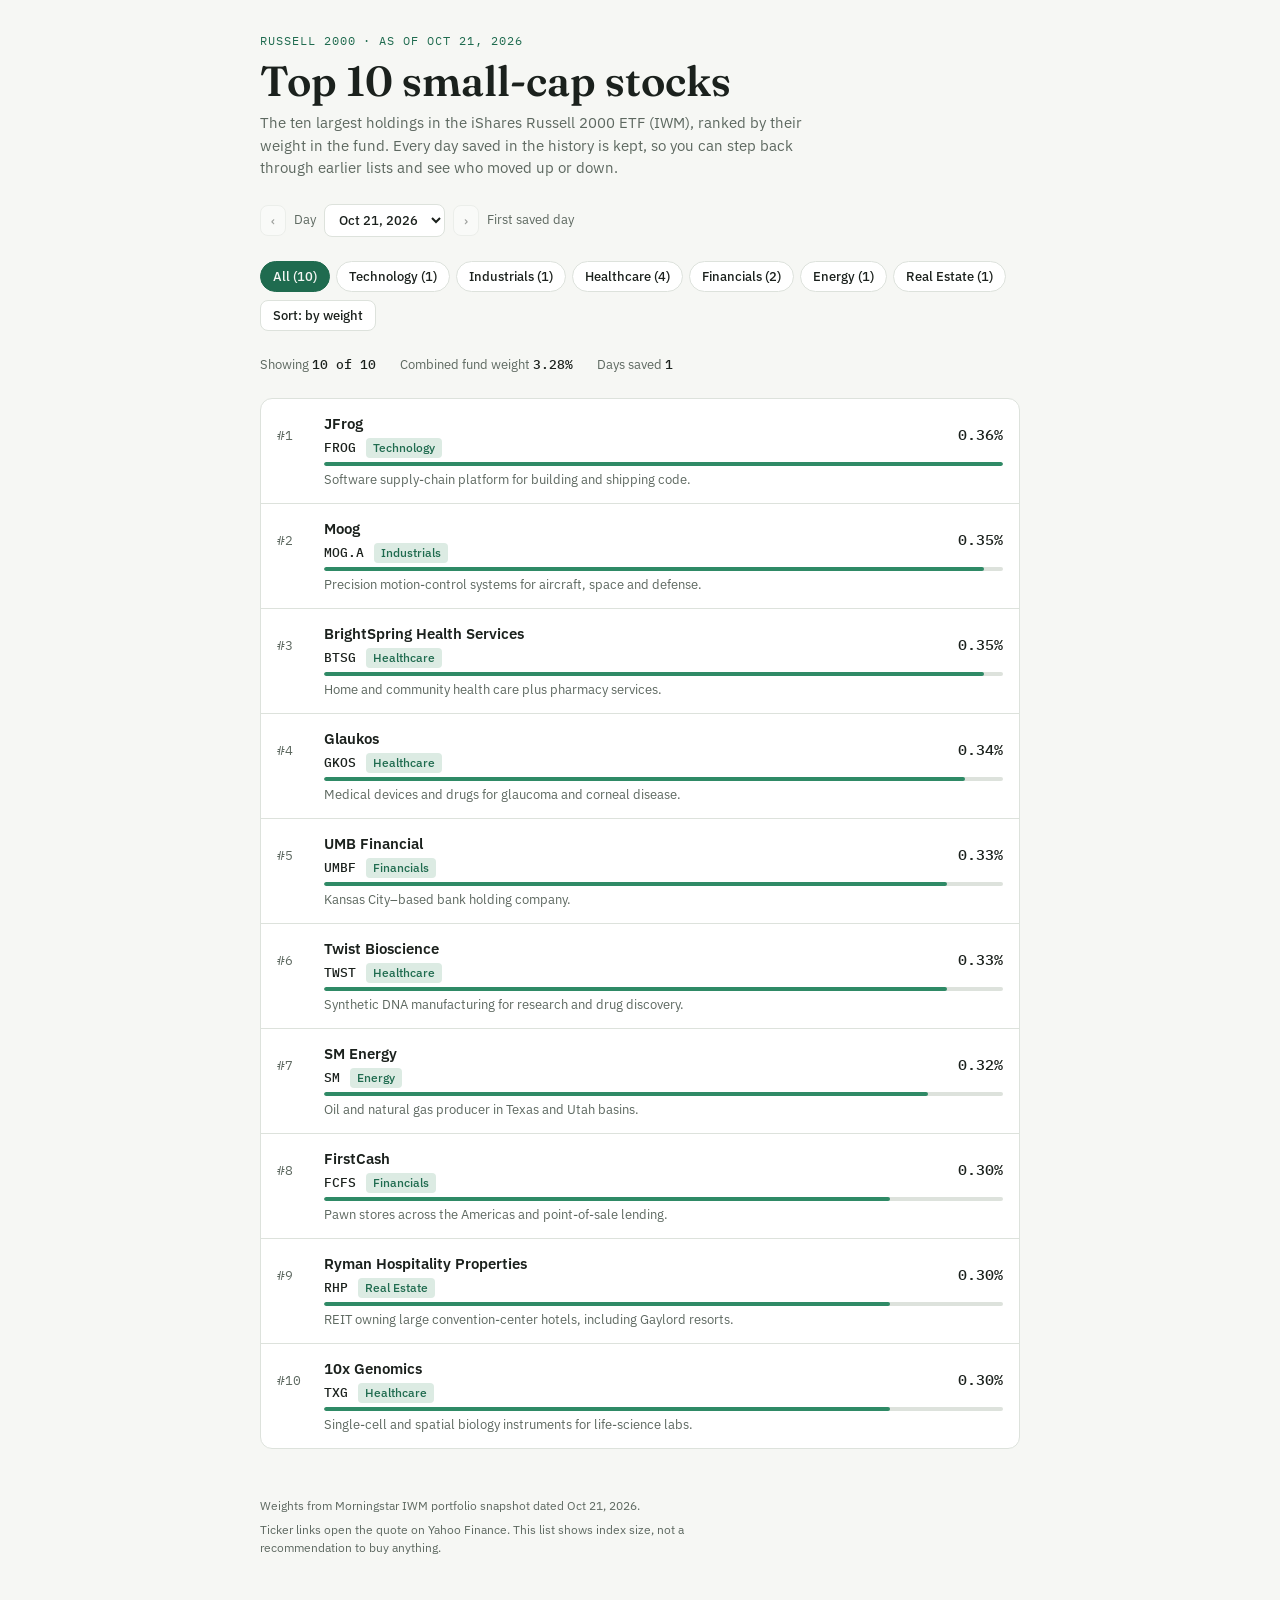
==== small-cap-tracker/index.html @ 7303a958 "Add Small-Cap Top 10 page with daily history Each day's top-10 IWM holdings are stored as data/top10" ====
<!doctype html>
<html lang="en">
<head>
<meta charset="utf-8">
<meta name="viewport" content="width=device-width,initial-scale=1">
<title>Small-Cap Top 10</title>
<link rel="preconnect" href="https://fonts.googleapis.com">
<link rel="stylesheet" href="https://fonts.googleapis.com/css2?family=Fraunces:opsz,wght@9..144,600&family=IBM+Plex+Sans:wght@400;500;600&family=IBM+Plex+Mono:wght@400;500&display=swap">
<style>
/* Layout: one narrow column — header, day picker, sector filter chips, ranked ledger rows with weight bars, source footnote */
:root {
  --bg: #f6f7f4;
  --surface: #ffffff;
  --fg: #1b211d;
  --muted: #5d6860;
  --line: #dde2dc;
  --accent: #1f6b4f;
  --accent-soft: #dcebe3;
  --bar: #2f8a66;
  --up: #1f6b4f;
  --down: #a3402b;
  --display: "Fraunces", Georgia, "Times New Roman", serif;
  --body: "IBM Plex Sans", system-ui, -apple-system, "Segoe UI", sans-serif;
  --mono: "IBM Plex Mono", ui-monospace, "SF Mono", Menlo, monospace;
  color-scheme: light;
}
@media (prefers-color-scheme: dark) {
  :root:not([data-theme="light"]) {
    --bg: #121614; --surface: #1a201d; --fg: #e6ebe7; --muted: #98a59c;
    --line: #2c3530; --accent: #6fcf9f; --accent-soft: #1f3a2d; --bar: #4fb585;
    --up: #6fcf9f; --down: #f08a72;
    color-scheme: dark;
  }
}
:root[data-theme="dark"] {
  --bg: #121614; --surface: #1a201d; --fg: #e6ebe7; --muted: #98a59c;
  --line: #2c3530; --accent: #6fcf9f; --accent-soft: #1f3a2d; --bar: #4fb585;
  --up: #6fcf9f; --down: #f08a72;
  color-scheme: dark;
}
* { box-sizing: border-box; }
body {
  margin: 0; background: var(--bg); color: var(--fg); font-family: var(--body); font-size: 15px; line-height: 1.5;
  padding: 32px 16px 48px;
}
.wrap { max-width: 760px; margin: 0 auto; display: flex; flex-direction: column; gap: 24px; }
header { display: flex; flex-direction: column; gap: 8px; }
.eyebrow { font-family: var(--mono); font-size: 12px; letter-spacing: .08em; text-transform: uppercase; color: var(--accent); }
h1 { font-family: var(--display); font-weight: 600; font-size: clamp(30px, 6vw, 42px); line-height: 1.1; margin: 0; text-wrap: balance; }
.lede { color: var(--muted); margin: 0; max-width: 62ch; }
.day { display: flex; flex-wrap: wrap; gap: 8px; align-items: center; font-size: 13px; color: var(--muted); }
.day select, .day button {
  font: 500 13px var(--body); color: var(--fg); background: var(--surface);
  border: 1px solid var(--line); border-radius: 8px; padding: 6px 10px;
}
.day button { cursor: pointer; }
.day button:disabled { opacity: .4; cursor: default; }
.controls { display: flex; flex-wrap: wrap; gap: 8px; align-items: center; justify-content: space-between; }
.chips { display: flex; flex-wrap: wrap; gap: 6px; }
.chip, .sort {
  font: 500 13px var(--body); color: var(--fg); background: var(--surface);
  border: 1px solid var(--line); border-radius: 999px; padding: 6px 12px; cursor: pointer;
}
.chip[aria-pressed="true"] { background: var(--accent); border-color: var(--accent); color: var(--bg); }
.chip:focus-visible, .sort:focus-visible, a:focus-visible, button:focus-visible, select:focus-visible { outline: 2px solid var(--accent); outline-offset: 2px; }
.sort { border-radius: 8px; }
.list { list-style: none; margin: 0; padding: 0; background: var(--surface); border: 1px solid var(--line); border-radius: 12px; overflow: hidden; }
.row { display: grid; grid-template-columns: 2.2em minmax(0, 1fr) auto; gap: 4px 14px; align-items: center; padding: 14px 16px; border-top: 1px solid var(--line); }
.row:first-child { border-top: 0; }
.rank { font-family: var(--mono); font-size: 13px; color: var(--muted); font-variant-numeric: tabular-nums; }
.name { min-width: 0; display: flex; flex-direction: column; gap: 2px; }
.name b { font-weight: 600; }
.name b a { color: inherit; text-decoration: none; }
.name b a:hover { text-decoration: underline; text-underline-offset: 3px; }
.meta { display: flex; flex-wrap: wrap; gap: 6px 10px; align-items: center; font-size: 13px; color: var(--muted); }
.ticker { font-family: var(--mono); font-weight: 500; color: var(--fg); }
.sector { background: var(--accent-soft); color: var(--accent); border-radius: 4px; padding: 1px 7px; font-size: 12px; font-weight: 500; }
.move { font-family: var(--mono); font-size: 12px; }
.move.up { color: var(--up); }
.move.down { color: var(--down); }
.weight { text-align: right; font-family: var(--mono); font-variant-numeric: tabular-nums; font-size: 15px; font-weight: 500; }
.bar { grid-column: 2 / 4; height: 4px; background: var(--line); border-radius: 2px; overflow: hidden; }
.bar span { display: block; height: 100%; background: var(--bar); border-radius: 2px; }
.blurb { grid-column: 2 / 4; font-size: 13px; color: var(--muted); margin: 0; }
.summary { display: flex; flex-wrap: wrap; gap: 8px 24px; font-size: 13px; color: var(--muted); }
.summary strong { color: var(--fg); font-family: var(--mono); font-weight: 500; }
.dropped { font-size: 13px; color: var(--muted); margin: 0; }
footer { font-size: 12px; color: var(--muted); display: flex; flex-direction: column; gap: 6px; max-width: 68ch; }
footer a { color: var(--accent); }
.empty { padding: 24px 16px; color: var(--muted); text-align: center; }
</style>
</head>
<body>
<div class="wrap">
  <header>
    <span class="eyebrow" id="eyebrow">Russell 2000</span>
    <h1>Top 10 small-cap stocks</h1>
    <p class="lede">The ten largest holdings in the iShares Russell 2000 ETF (IWM), ranked by their weight in the fund. Every day saved in the history is kept, so you can step back through earlier lists and see who moved up or down.</p>
  </header>

  <div class="day">
    <button type="button" id="prev" aria-label="Earlier day">‹</button>
    <label for="date">Day</label>
    <select id="date"></select>
    <button type="button" id="next" aria-label="Later day">›</button>
    <span id="compare"></span>
  </div>

  <div class="controls">
    <div class="chips" id="chips" role="group" aria-label="Filter by sector"></div>
    <button class="sort" id="sort" type="button">Sort: by weight</button>
  </div>

  <div class="summary" id="summary"></div>

  <ol class="list" id="list"><li class="empty">Loading…</li></ol>
  <p class="dropped" id="dropped"></p>

  <footer>
    <span id="source"></span>
    <span>Ticker links open the quote on Yahoo Finance. This list shows index size, not a recommendation to buy anything.</span>
  </footer>
</div>

<script>
const DATA = "data/top10/";
let dates = [];          // newest first
let current = null;      // snapshot shown
let previous = null;     // the saved day before it
let active = "All";
let sortMode = "weight";
const sortLabels = { weight: "Sort: by weight", name: "Sort: A–Z" };
const cache = {};

const $ = id => document.getElementById(id);

async function loadDay(date) {
  if (!cache[date]) cache[date] = fetch(DATA + date + ".json").then(r => {
    if (!r.ok) throw new Error(date + ": " + r.status);
    return r.json();
  });
  return cache[date];
}

function fmtDate(d) {
  return new Date(d + "T12:00:00").toLocaleDateString("en-US", { month: "short", day: "numeric", year: "numeric" });
}

function quoteUrl(t) { return "https://finance.yahoo.com/quote/" + encodeURIComponent(t.replace(".", "-")); }

async function show(date) {
  const i = dates.indexOf(date);
  $("date").value = date;
  $("prev").disabled = i >= dates.length - 1;
  $("next").disabled = i <= 0;
  try { history.replaceState(null, "", "#" + date); } catch (e) {}
  current = await loadDay(date);
  previous = i < dates.length - 1 ? await loadDay(dates[i + 1]) : null;
  $("eyebrow").textContent = "Russell 2000 · as of " + fmtDate(current.date);
  $("compare").textContent = previous ? "Changes vs " + fmtDate(previous.date) : "First saved day";
  $("source").textContent = "Weights from " + (current.source || "the fund's holdings") + ".";
  buildChips();
  render();
}

function buildChips() {
  const stocks = current.stocks;
  const sectors = ["All", ...new Set(stocks.map(s => s.sector))];
  if (!sectors.includes(active)) active = "All";
  const chips = $("chips");
  chips.innerHTML = "";
  sectors.forEach(sec => {
    const b = document.createElement("button");
    b.type = "button"; b.className = "chip"; b.dataset.sector = sec;
    const n = sec === "All" ? stocks.length : stocks.filter(s => s.sector === sec).length;
    b.textContent = `${sec} (${n})`;
    b.addEventListener("click", () => {
      active = sec;
      try { localStorage.setItem("sc-sector", sec); } catch (e) {}
      render();
    });
    chips.appendChild(b);
  });
}

function movement(s) {
  if (!previous) return null;
  const before = previous.stocks.find(p => p.ticker === s.ticker);
  if (!before) return { cls: "up", text: "new" };
  const d = before.rank - s.rank;
  if (d > 0) return { cls: "up", text: "▲" + d };
  if (d < 0) return { cls: "down", text: "▼" + -d };
  return { cls: "", text: "–" };
}

function render() {
  const stocks = current.stocks;
  const maxW = Math.max(...stocks.map(s => s.weight));
  $("chips").querySelectorAll(".chip").forEach(c => c.setAttribute("aria-pressed", String(c.dataset.sector === active)));
  $("sort").textContent = sortLabels[sortMode];

  let rows = stocks.filter(s => active === "All" || s.sector === active);
  rows = rows.slice().sort(sortMode === "weight" ? (a, b) => a.rank - b.rank : (a, b) => a.name.localeCompare(b.name));

  const total = rows.reduce((t, s) => t + s.weight, 0);
  const summary = $("summary");
  summary.innerHTML = "";
  [["Showing", rows.length + " of " + stocks.length], ["Combined fund weight", total.toFixed(2) + "%"], ["Days saved", String(dates.length)]]
    .forEach(([label, value]) => {
      const span = document.createElement("span");
      const strong = document.createElement("strong");
      strong.textContent = value;
      span.append(label + " ", strong);
      summary.appendChild(span);
    });

  const list = $("list");
  list.innerHTML = "";
  if (!rows.length) { list.innerHTML = '<li class="empty">No stocks in this sector.</li>'; }
  rows.forEach(s => {
    const li = document.createElement("li");
    li.className = "row";
    li.innerHTML = `
      <span class="rank"></span>
      <div class="name">
        <b><a target="_blank" rel="noopener"></a></b>
        <div class="meta"><span class="ticker"></span><span class="sector"></span><span class="move"></span></div>
      </div>
      <span class="weight"></span>
      <div class="bar" aria-hidden="true"><span></span></div>
      <p class="blurb"></p>`;
    li.querySelector(".rank").textContent = "#" + s.rank;
    const a = li.querySelector("a");
    a.href = quoteUrl(s.ticker);
    a.textContent = s.name;
    li.querySelector(".ticker").textContent = s.ticker;
    li.querySelector(".sector").textContent = s.sector;
    const m = movement(s), mv = li.querySelector(".move");
    if (m) { mv.textContent = m.text; if (m.cls) mv.classList.add(m.cls); } else mv.remove();
    li.querySelector(".weight").textContent = Number(s.weight).toFixed(2) + "%";
    li.querySelector(".bar span").style.width = (s.weight / maxW * 100).toFixed(1) + "%";
    const blurb = li.querySelector(".blurb");
    if (s.blurb) blurb.textContent = s.blurb; else blurb.remove();
    list.appendChild(li);
  });

  const gone = previous ? previous.stocks.filter(p => !stocks.some(s => s.ticker === p.ticker)) : [];
  $("dropped").textContent = gone.length ? "Dropped out since " + fmtDate(previous.date) + ": " + gone.map(p => p.ticker).join(", ") : "";
}

$("sort").addEventListener("click", () => { sortMode = sortMode === "weight" ? "name" : "weight"; render(); });
$("date").addEventListener("change", e => show(e.target.value));
$("prev").addEventListener("click", () => show(dates[dates.indexOf(current.date) + 1]));
$("next").addEventListener("click", () => show(dates[dates.indexOf(current.date) - 1]));

(async () => {
  try { const saved = localStorage.getItem("sc-sector"); if (saved) active = saved; } catch (e) {}
  try {
    dates = (await (await fetch(DATA + "index.json")).json()).dates;
    if (!dates.length) throw new Error("no days saved");
    const sel = $("date");
    dates.forEach(d => { const o = document.createElement("option"); o.value = d; o.textContent = fmtDate(d); sel.appendChild(o); });
    const wanted = location.hash.slice(1);
    await show(dates.includes(wanted) ? wanted : dates[0]);
  } catch (e) {
    $("list").innerHTML = '<li class="empty">Couldn’t load the saved days. Open this page through a web server (for example GitHub Pages), not as a local file.</li>';
  }
})();
</script>
</body>
</html>
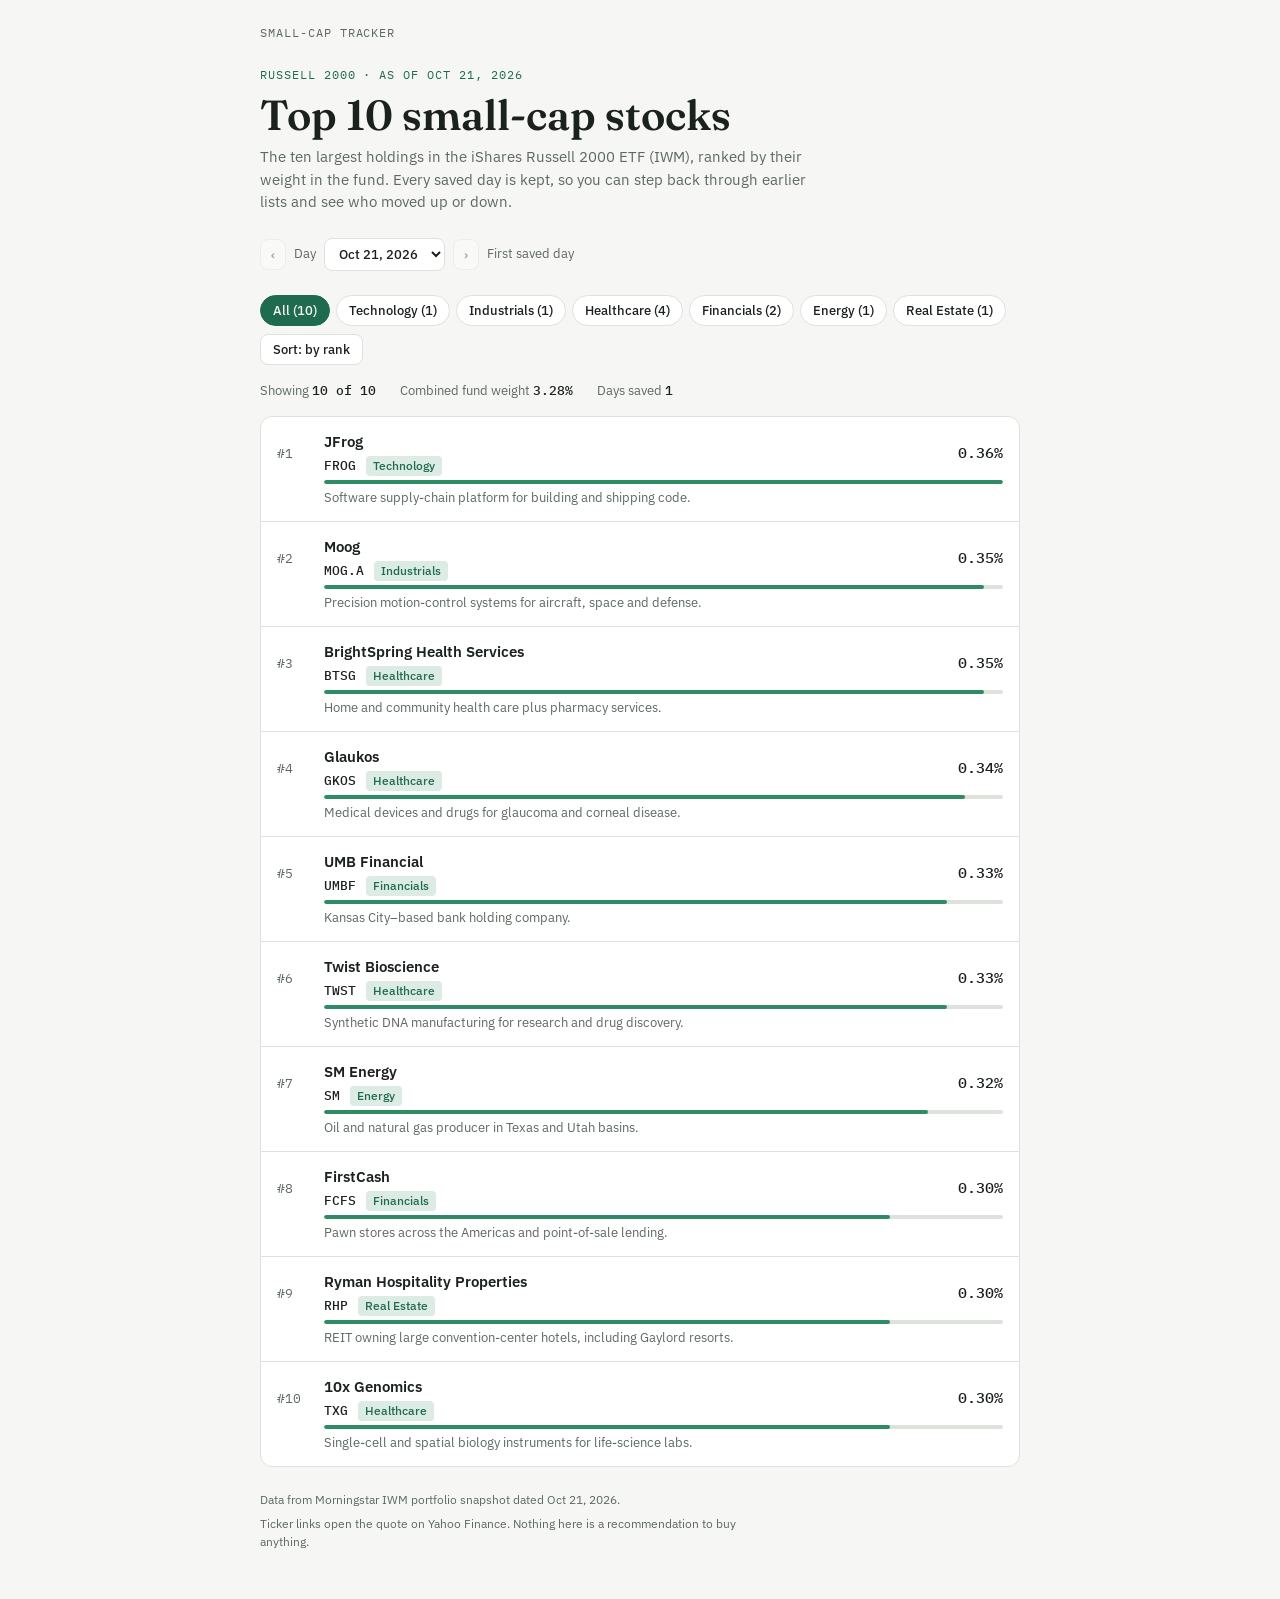
==== commit 697ace0e: "Restructure Small-Cap Tracker so new features plug in Split the page into a shell (app.js: feature t" ====
--- a/small-cap-tracker/index.html
+++ b/small-cap-tracker/index.html
@@ -3,99 +3,22 @@
 <head>
 <meta charset="utf-8">
 <meta name="viewport" content="width=device-width,initial-scale=1">
-<title>Small-Cap Top 10</title>
+<title>Small-Cap Tracker</title>
 <link rel="preconnect" href="https://fonts.googleapis.com">
 <link rel="stylesheet" href="https://fonts.googleapis.com/css2?family=Fraunces:opsz,wght@9..144,600&family=IBM+Plex+Sans:wght@400;500;600&family=IBM+Plex+Mono:wght@400;500&display=swap">
-<style>
-/* Layout: one narrow column — header, day picker, sector filter chips, ranked ledger rows with weight bars, source footnote */
-:root {
-  --bg: #f6f7f4;
-  --surface: #ffffff;
-  --fg: #1b211d;
-  --muted: #5d6860;
-  --line: #dde2dc;
-  --accent: #1f6b4f;
-  --accent-soft: #dcebe3;
-  --bar: #2f8a66;
-  --up: #1f6b4f;
-  --down: #a3402b;
-  --display: "Fraunces", Georgia, "Times New Roman", serif;
-  --body: "IBM Plex Sans", system-ui, -apple-system, "Segoe UI", sans-serif;
-  --mono: "IBM Plex Mono", ui-monospace, "SF Mono", Menlo, monospace;
-  color-scheme: light;
-}
-@media (prefers-color-scheme: dark) {
-  :root:not([data-theme="light"]) {
-    --bg: #121614; --surface: #1a201d; --fg: #e6ebe7; --muted: #98a59c;
-    --line: #2c3530; --accent: #6fcf9f; --accent-soft: #1f3a2d; --bar: #4fb585;
-    --up: #6fcf9f; --down: #f08a72;
-    color-scheme: dark;
-  }
-}
-:root[data-theme="dark"] {
-  --bg: #121614; --surface: #1a201d; --fg: #e6ebe7; --muted: #98a59c;
-  --line: #2c3530; --accent: #6fcf9f; --accent-soft: #1f3a2d; --bar: #4fb585;
-  --up: #6fcf9f; --down: #f08a72;
-  color-scheme: dark;
-}
-* { box-sizing: border-box; }
-body {
-  margin: 0; background: var(--bg); color: var(--fg); font-family: var(--body); font-size: 15px; line-height: 1.5;
-  padding: 32px 16px 48px;
-}
-.wrap { max-width: 760px; margin: 0 auto; display: flex; flex-direction: column; gap: 24px; }
-header { display: flex; flex-direction: column; gap: 8px; }
-.eyebrow { font-family: var(--mono); font-size: 12px; letter-spacing: .08em; text-transform: uppercase; color: var(--accent); }
-h1 { font-family: var(--display); font-weight: 600; font-size: clamp(30px, 6vw, 42px); line-height: 1.1; margin: 0; text-wrap: balance; }
-.lede { color: var(--muted); margin: 0; max-width: 62ch; }
-.day { display: flex; flex-wrap: wrap; gap: 8px; align-items: center; font-size: 13px; color: var(--muted); }
-.day select, .day button {
-  font: 500 13px var(--body); color: var(--fg); background: var(--surface);
-  border: 1px solid var(--line); border-radius: 8px; padding: 6px 10px;
-}
-.day button { cursor: pointer; }
-.day button:disabled { opacity: .4; cursor: default; }
-.controls { display: flex; flex-wrap: wrap; gap: 8px; align-items: center; justify-content: space-between; }
-.chips { display: flex; flex-wrap: wrap; gap: 6px; }
-.chip, .sort {
-  font: 500 13px var(--body); color: var(--fg); background: var(--surface);
-  border: 1px solid var(--line); border-radius: 999px; padding: 6px 12px; cursor: pointer;
-}
-.chip[aria-pressed="true"] { background: var(--accent); border-color: var(--accent); color: var(--bg); }
-.chip:focus-visible, .sort:focus-visible, a:focus-visible, button:focus-visible, select:focus-visible { outline: 2px solid var(--accent); outline-offset: 2px; }
-.sort { border-radius: 8px; }
-.list { list-style: none; margin: 0; padding: 0; background: var(--surface); border: 1px solid var(--line); border-radius: 12px; overflow: hidden; }
-.row { display: grid; grid-template-columns: 2.2em minmax(0, 1fr) auto; gap: 4px 14px; align-items: center; padding: 14px 16px; border-top: 1px solid var(--line); }
-.row:first-child { border-top: 0; }
-.rank { font-family: var(--mono); font-size: 13px; color: var(--muted); font-variant-numeric: tabular-nums; }
-.name { min-width: 0; display: flex; flex-direction: column; gap: 2px; }
-.name b { font-weight: 600; }
-.name b a { color: inherit; text-decoration: none; }
-.name b a:hover { text-decoration: underline; text-underline-offset: 3px; }
-.meta { display: flex; flex-wrap: wrap; gap: 6px 10px; align-items: center; font-size: 13px; color: var(--muted); }
-.ticker { font-family: var(--mono); font-weight: 500; color: var(--fg); }
-.sector { background: var(--accent-soft); color: var(--accent); border-radius: 4px; padding: 1px 7px; font-size: 12px; font-weight: 500; }
-.move { font-family: var(--mono); font-size: 12px; }
-.move.up { color: var(--up); }
-.move.down { color: var(--down); }
-.weight { text-align: right; font-family: var(--mono); font-variant-numeric: tabular-nums; font-size: 15px; font-weight: 500; }
-.bar { grid-column: 2 / 4; height: 4px; background: var(--line); border-radius: 2px; overflow: hidden; }
-.bar span { display: block; height: 100%; background: var(--bar); border-radius: 2px; }
-.blurb { grid-column: 2 / 4; font-size: 13px; color: var(--muted); margin: 0; }
-.summary { display: flex; flex-wrap: wrap; gap: 8px 24px; font-size: 13px; color: var(--muted); }
-.summary strong { color: var(--fg); font-family: var(--mono); font-weight: 500; }
-.dropped { font-size: 13px; color: var(--muted); margin: 0; }
-footer { font-size: 12px; color: var(--muted); display: flex; flex-direction: column; gap: 6px; max-width: 68ch; }
-footer a { color: var(--accent); }
-.empty { padding: 24px 16px; color: var(--muted); text-align: center; }
-</style>
+<link rel="stylesheet" href="styles.css">
 </head>
 <body>
 <div class="wrap">
+  <div class="topbar">
+    <span class="brand">Small-Cap Tracker</span>
+    <nav class="tabs" id="tabs" role="tablist" aria-label="Features" hidden></nav>
+  </div>
+
   <header>
-    <span class="eyebrow" id="eyebrow">Russell 2000</span>
-    <h1>Top 10 small-cap stocks</h1>
-    <p class="lede">The ten largest holdings in the iShares Russell 2000 ETF (IWM), ranked by their weight in the fund. Every day saved in the history is kept, so you can step back through earlier lists and see who moved up or down.</p>
+    <span class="eyebrow" id="eyebrow"></span>
+    <h1 id="heading">Small-Cap Tracker</h1>
+    <p class="lede" id="lede"></p>
   </header>
 
   <div class="day">
@@ -106,166 +29,17 @@
     <span id="compare"></span>
   </div>
 
-  <div class="controls">
-    <div class="chips" id="chips" role="group" aria-label="Filter by sector"></div>
-    <button class="sort" id="sort" type="button">Sort: by weight</button>
-  </div>
-
-  <div class="summary" id="summary"></div>
-
-  <ol class="list" id="list"><li class="empty">Loading…</li></ol>
-  <p class="dropped" id="dropped"></p>
+  <main class="view" id="view"></main>
 
   <footer>
     <span id="source"></span>
-    <span>Ticker links open the quote on Yahoo Finance. This list shows index size, not a recommendation to buy anything.</span>
+    <span>Ticker links open the quote on Yahoo Finance. Nothing here is a recommendation to buy anything.</span>
   </footer>
 </div>
 
-<script>
-const DATA = "data/top10/";
-let dates = [];          // newest first
-let current = null;      // snapshot shown
-let previous = null;     // the saved day before it
-let active = "All";
-let sortMode = "weight";
-const sortLabels = { weight: "Sort: by weight", name: "Sort: A–Z" };
-const cache = {};
-
-const $ = id => document.getElementById(id);
-
-async function loadDay(date) {
-  if (!cache[date]) cache[date] = fetch(DATA + date + ".json").then(r => {
-    if (!r.ok) throw new Error(date + ": " + r.status);
-    return r.json();
-  });
-  return cache[date];
-}
-
-function fmtDate(d) {
-  return new Date(d + "T12:00:00").toLocaleDateString("en-US", { month: "short", day: "numeric", year: "numeric" });
-}
-
-function quoteUrl(t) { return "https://finance.yahoo.com/quote/" + encodeURIComponent(t.replace(".", "-")); }
-
-async function show(date) {
-  const i = dates.indexOf(date);
-  $("date").value = date;
-  $("prev").disabled = i >= dates.length - 1;
-  $("next").disabled = i <= 0;
-  try { history.replaceState(null, "", "#" + date); } catch (e) {}
-  current = await loadDay(date);
-  previous = i < dates.length - 1 ? await loadDay(dates[i + 1]) : null;
-  $("eyebrow").textContent = "Russell 2000 · as of " + fmtDate(current.date);
-  $("compare").textContent = previous ? "Changes vs " + fmtDate(previous.date) : "First saved day";
-  $("source").textContent = "Weights from " + (current.source || "the fund's holdings") + ".";
-  buildChips();
-  render();
-}
-
-function buildChips() {
-  const stocks = current.stocks;
-  const sectors = ["All", ...new Set(stocks.map(s => s.sector))];
-  if (!sectors.includes(active)) active = "All";
-  const chips = $("chips");
-  chips.innerHTML = "";
-  sectors.forEach(sec => {
-    const b = document.createElement("button");
-    b.type = "button"; b.className = "chip"; b.dataset.sector = sec;
-    const n = sec === "All" ? stocks.length : stocks.filter(s => s.sector === sec).length;
-    b.textContent = `${sec} (${n})`;
-    b.addEventListener("click", () => {
-      active = sec;
-      try { localStorage.setItem("sc-sector", sec); } catch (e) {}
-      render();
-    });
-    chips.appendChild(b);
-  });
-}
-
-function movement(s) {
-  if (!previous) return null;
-  const before = previous.stocks.find(p => p.ticker === s.ticker);
-  if (!before) return { cls: "up", text: "new" };
-  const d = before.rank - s.rank;
-  if (d > 0) return { cls: "up", text: "▲" + d };
-  if (d < 0) return { cls: "down", text: "▼" + -d };
-  return { cls: "", text: "–" };
-}
-
-function render() {
-  const stocks = current.stocks;
-  const maxW = Math.max(...stocks.map(s => s.weight));
-  $("chips").querySelectorAll(".chip").forEach(c => c.setAttribute("aria-pressed", String(c.dataset.sector === active)));
-  $("sort").textContent = sortLabels[sortMode];
-
-  let rows = stocks.filter(s => active === "All" || s.sector === active);
-  rows = rows.slice().sort(sortMode === "weight" ? (a, b) => a.rank - b.rank : (a, b) => a.name.localeCompare(b.name));
-
-  const total = rows.reduce((t, s) => t + s.weight, 0);
-  const summary = $("summary");
-  summary.innerHTML = "";
-  [["Showing", rows.length + " of " + stocks.length], ["Combined fund weight", total.toFixed(2) + "%"], ["Days saved", String(dates.length)]]
-    .forEach(([label, value]) => {
-      const span = document.createElement("span");
-      const strong = document.createElement("strong");
-      strong.textContent = value;
-      span.append(label + " ", strong);
-      summary.appendChild(span);
-    });
-
-  const list = $("list");
-  list.innerHTML = "";
-  if (!rows.length) { list.innerHTML = '<li class="empty">No stocks in this sector.</li>'; }
-  rows.forEach(s => {
-    const li = document.createElement("li");
-    li.className = "row";
-    li.innerHTML = `
-      <span class="rank"></span>
-      <div class="name">
-        <b><a target="_blank" rel="noopener"></a></b>
-        <div class="meta"><span class="ticker"></span><span class="sector"></span><span class="move"></span></div>
-      </div>
-      <span class="weight"></span>
-      <div class="bar" aria-hidden="true"><span></span></div>
-      <p class="blurb"></p>`;
-    li.querySelector(".rank").textContent = "#" + s.rank;
-    const a = li.querySelector("a");
-    a.href = quoteUrl(s.ticker);
-    a.textContent = s.name;
-    li.querySelector(".ticker").textContent = s.ticker;
-    li.querySelector(".sector").textContent = s.sector;
-    const m = movement(s), mv = li.querySelector(".move");
-    if (m) { mv.textContent = m.text; if (m.cls) mv.classList.add(m.cls); } else mv.remove();
-    li.querySelector(".weight").textContent = Number(s.weight).toFixed(2) + "%";
-    li.querySelector(".bar span").style.width = (s.weight / maxW * 100).toFixed(1) + "%";
-    const blurb = li.querySelector(".blurb");
-    if (s.blurb) blurb.textContent = s.blurb; else blurb.remove();
-    list.appendChild(li);
-  });
-
-  const gone = previous ? previous.stocks.filter(p => !stocks.some(s => s.ticker === p.ticker)) : [];
-  $("dropped").textContent = gone.length ? "Dropped out since " + fmtDate(previous.date) + ": " + gone.map(p => p.ticker).join(", ") : "";
-}
-
-$("sort").addEventListener("click", () => { sortMode = sortMode === "weight" ? "name" : "weight"; render(); });
-$("date").addEventListener("change", e => show(e.target.value));
-$("prev").addEventListener("click", () => show(dates[dates.indexOf(current.date) + 1]));
-$("next").addEventListener("click", () => show(dates[dates.indexOf(current.date) - 1]));
-
-(async () => {
-  try { const saved = localStorage.getItem("sc-sector"); if (saved) active = saved; } catch (e) {}
-  try {
-    dates = (await (await fetch(DATA + "index.json")).json()).dates;
-    if (!dates.length) throw new Error("no days saved");
-    const sel = $("date");
-    dates.forEach(d => { const o = document.createElement("option"); o.value = d; o.textContent = fmtDate(d); sel.appendChild(o); });
-    const wanted = location.hash.slice(1);
-    await show(dates.includes(wanted) ? wanted : dates[0]);
-  } catch (e) {
-    $("list").innerHTML = '<li class="empty">Couldn’t load the saved days. Open this page through a web server (for example GitHub Pages), not as a local file.</li>';
-  }
-})();
-</script>
+<!-- Data first, then the shell, then one script per view. -->
+<script src="data/all.js"></script>
+<script src="app.js"></script>
+<script src="views/ranked-list.js"></script>
 </body>
 </html>
--- a/small-cap-tracker/styles.css
+++ b/small-cap-tracker/styles.css
@@ -0,0 +1,86 @@
+/* Shared look for the tracker shell and every view. Views add their own classes below. */
+:root {
+  --bg: #f6f7f4;
+  --surface: #ffffff;
+  --fg: #1b211d;
+  --muted: #5d6860;
+  --line: #dde2dc;
+  --accent: #1f6b4f;
+  --accent-soft: #dcebe3;
+  --bar: #2f8a66;
+  --up: #1f6b4f;
+  --down: #a3402b;
+  --display: "Fraunces", Georgia, "Times New Roman", serif;
+  --body: "IBM Plex Sans", system-ui, -apple-system, "Segoe UI", sans-serif;
+  --mono: "IBM Plex Mono", ui-monospace, "SF Mono", Menlo, monospace;
+  color-scheme: light;
+}
+@media (prefers-color-scheme: dark) {
+  :root:not([data-theme="light"]) {
+    --bg: #121614; --surface: #1a201d; --fg: #e6ebe7; --muted: #98a59c;
+    --line: #2c3530; --accent: #6fcf9f; --accent-soft: #1f3a2d; --bar: #4fb585;
+    --up: #6fcf9f; --down: #f08a72;
+    color-scheme: dark;
+  }
+}
+:root[data-theme="dark"] {
+  --bg: #121614; --surface: #1a201d; --fg: #e6ebe7; --muted: #98a59c;
+  --line: #2c3530; --accent: #6fcf9f; --accent-soft: #1f3a2d; --bar: #4fb585;
+  --up: #6fcf9f; --down: #f08a72;
+  color-scheme: dark;
+}
+* { box-sizing: border-box; }
+body {
+  margin: 0; background: var(--bg); color: var(--fg); font-family: var(--body); font-size: 15px; line-height: 1.5;
+  padding: 24px 16px 48px;
+}
+.wrap { max-width: 760px; margin: 0 auto; display: flex; flex-direction: column; gap: 24px; }
+button, select { font: 500 13px var(--body); color: var(--fg); background: var(--surface); border: 1px solid var(--line); cursor: pointer; }
+:focus-visible { outline: 2px solid var(--accent); outline-offset: 2px; }
+
+/* Shell: app name, feature tabs, day picker */
+.topbar { display: flex; flex-wrap: wrap; gap: 8px 16px; align-items: center; justify-content: space-between; }
+.brand { font-family: var(--mono); font-size: 12px; letter-spacing: .08em; text-transform: uppercase; color: var(--muted); }
+.tabs { display: flex; flex-wrap: wrap; gap: 4px; }
+.tabs[hidden] { display: none; }
+.tab { border-radius: 8px; padding: 6px 12px; }
+.tab[aria-selected="true"] { background: var(--accent); border-color: var(--accent); color: var(--bg); }
+header { display: flex; flex-direction: column; gap: 8px; }
+.eyebrow { font-family: var(--mono); font-size: 12px; letter-spacing: .08em; text-transform: uppercase; color: var(--accent); }
+h1 { font-family: var(--display); font-weight: 600; font-size: clamp(30px, 6vw, 42px); line-height: 1.1; margin: 0; text-wrap: balance; }
+.lede { color: var(--muted); margin: 0; max-width: 62ch; }
+.day { display: flex; flex-wrap: wrap; gap: 8px; align-items: center; font-size: 13px; color: var(--muted); }
+.day select, .day button { border-radius: 8px; padding: 6px 10px; }
+.day button:disabled { opacity: .4; cursor: default; }
+footer { font-size: 12px; color: var(--muted); display: flex; flex-direction: column; gap: 6px; max-width: 68ch; }
+footer a { color: var(--accent); }
+.empty { padding: 24px 16px; color: var(--muted); text-align: center; }
+.view { display: flex; flex-direction: column; gap: 16px; }
+
+/* View: ranked-list */
+.controls { display: flex; flex-wrap: wrap; gap: 8px; align-items: center; justify-content: space-between; }
+.chips { display: flex; flex-wrap: wrap; gap: 6px; }
+.chip { border-radius: 999px; padding: 6px 12px; }
+.chip[aria-pressed="true"] { background: var(--accent); border-color: var(--accent); color: var(--bg); }
+.sort { border-radius: 8px; padding: 6px 12px; }
+.summary { display: flex; flex-wrap: wrap; gap: 8px 24px; font-size: 13px; color: var(--muted); }
+.summary strong { color: var(--fg); font-family: var(--mono); font-weight: 500; }
+.list { list-style: none; margin: 0; padding: 0; background: var(--surface); border: 1px solid var(--line); border-radius: 12px; overflow: hidden; }
+.row { display: grid; grid-template-columns: 2.2em minmax(0, 1fr) auto; gap: 4px 14px; align-items: center; padding: 14px 16px; border-top: 1px solid var(--line); }
+.row:first-child { border-top: 0; }
+.rank { font-family: var(--mono); font-size: 13px; color: var(--muted); font-variant-numeric: tabular-nums; }
+.name { min-width: 0; display: flex; flex-direction: column; gap: 2px; }
+.name b { font-weight: 600; }
+.name b a { color: inherit; text-decoration: none; }
+.name b a:hover { text-decoration: underline; text-underline-offset: 3px; }
+.meta { display: flex; flex-wrap: wrap; gap: 6px 10px; align-items: center; font-size: 13px; color: var(--muted); }
+.ticker { font-family: var(--mono); font-weight: 500; color: var(--fg); }
+.group { background: var(--accent-soft); color: var(--accent); border-radius: 4px; padding: 1px 7px; font-size: 12px; font-weight: 500; }
+.move { font-family: var(--mono); font-size: 12px; }
+.move.up { color: var(--up); }
+.move.down { color: var(--down); }
+.value { text-align: right; font-family: var(--mono); font-variant-numeric: tabular-nums; font-size: 15px; font-weight: 500; }
+.bar { grid-column: 2 / 4; height: 4px; background: var(--line); border-radius: 2px; overflow: hidden; }
+.bar span { display: block; height: 100%; background: var(--bar); border-radius: 2px; }
+.blurb { grid-column: 2 / 4; font-size: 13px; color: var(--muted); margin: 0; }
+.dropped { font-size: 13px; color: var(--muted); margin: 0; }
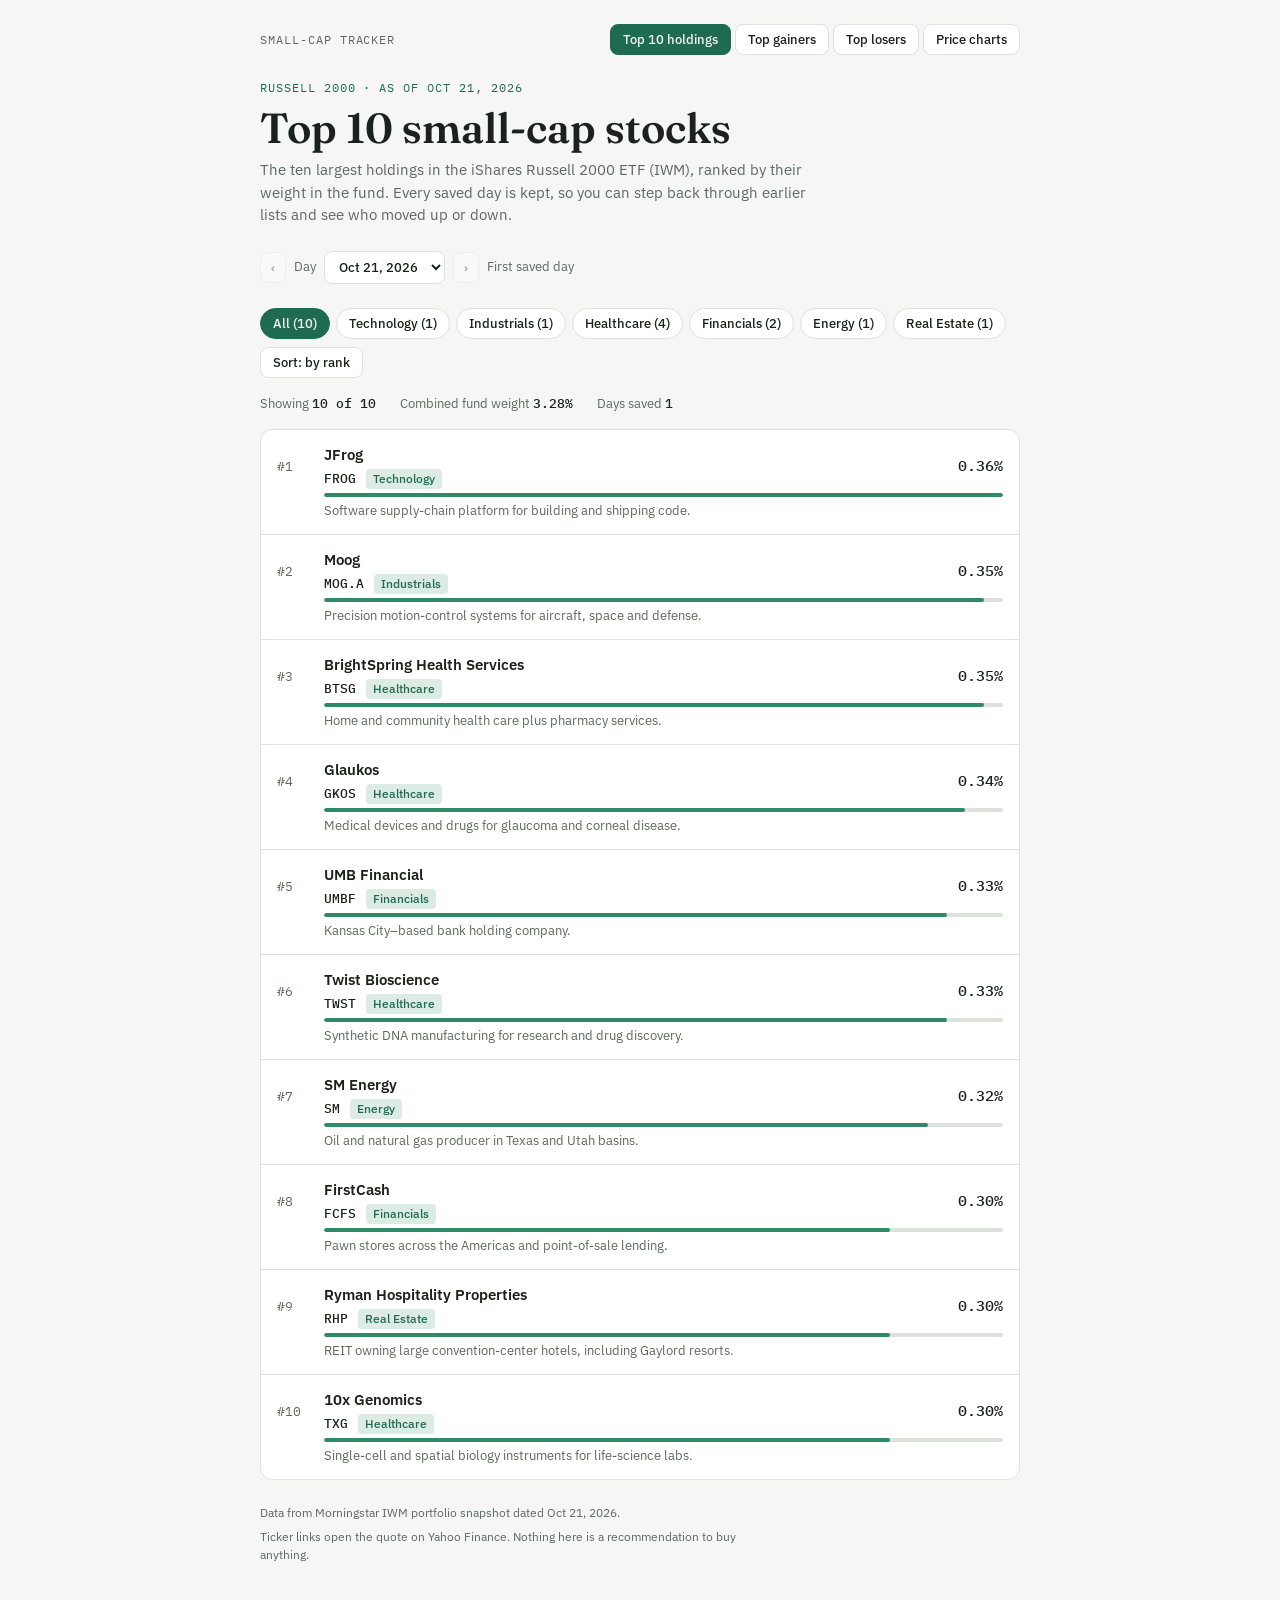
==== commit 8e86af15: "Add top gainers, top losers and price charts to Small-Cap Tracker Each is its own dataset under data" ====
--- a/small-cap-tracker/index.html
+++ b/small-cap-tracker/index.html
@@ -4,6 +4,11 @@
 <meta charset="utf-8">
 <meta name="viewport" content="width=device-width,initial-scale=1">
 <title>Small-Cap Tracker</title>
+<meta name="theme-color" content="#1f6b4f">
+<link rel="icon" href="icons/icon.svg" type="image/svg+xml">
+<link rel="icon" href="icons/icon-192.png" sizes="192x192" type="image/png">
+<link rel="apple-touch-icon" href="icons/apple-touch-icon.png">
+<link rel="manifest" href="icons/manifest.webmanifest">
 <link rel="preconnect" href="https://fonts.googleapis.com">
 <link rel="stylesheet" href="https://fonts.googleapis.com/css2?family=Fraunces:opsz,wght@9..144,600&family=IBM+Plex+Sans:wght@400;500;600&family=IBM+Plex+Mono:wght@400;500&display=swap">
 <link rel="stylesheet" href="styles.css">
@@ -41,5 +46,6 @@
 <script src="data/all.js"></script>
 <script src="app.js"></script>
 <script src="views/ranked-list.js"></script>
+<script src="views/price-chart.js"></script>
 </body>
 </html>
--- a/small-cap-tracker/styles.css
+++ b/small-cap-tracker/styles.css
@@ -79,8 +79,28 @@
 .move { font-family: var(--mono); font-size: 12px; }
 .move.up { color: var(--up); }
 .move.down { color: var(--down); }
+.value.up { color: var(--up); }
+.value.down { color: var(--down); }
 .value { text-align: right; font-family: var(--mono); font-variant-numeric: tabular-nums; font-size: 15px; font-weight: 500; }
 .bar { grid-column: 2 / 4; height: 4px; background: var(--line); border-radius: 2px; overflow: hidden; }
 .bar span { display: block; height: 100%; background: var(--bar); border-radius: 2px; }
 .blurb { grid-column: 2 / 4; font-size: 13px; color: var(--muted); margin: 0; }
 .dropped { font-size: 13px; color: var(--muted); margin: 0; }
+
+/* View: price-chart */
+.charts { display: grid; grid-template-columns: repeat(auto-fill, minmax(min(100%, 320px), 1fr)); gap: 12px; }
+.card { background: var(--surface); border: 1px solid var(--line); border-radius: 12px; padding: 14px 16px; display: flex; flex-direction: column; gap: 10px; min-width: 0; }
+.card-head { display: flex; justify-content: space-between; gap: 12px; align-items: flex-start; }
+.nums { display: flex; flex-direction: column; align-items: flex-end; gap: 2px; }
+.nums .price { font-family: var(--mono); font-size: 15px; font-weight: 500; font-variant-numeric: tabular-nums; }
+.nums .value { font-size: 13px; }
+.chart svg { display: block; width: 100%; height: 120px; overflow: visible; touch-action: pan-y; cursor: crosshair; }
+.chart svg.up { color: var(--up); }
+.chart svg.down { color: var(--down); }
+.chart .line { fill: none; stroke: currentColor; stroke-width: 2; stroke-linejoin: round; }
+.chart .area { fill: currentColor; opacity: .1; }
+.chart .base { stroke: var(--muted); stroke-width: 1; stroke-dasharray: 3 3; opacity: .6; }
+.chart .cursor { stroke: var(--fg); stroke-width: 1; }
+.axis, .range { display: flex; justify-content: space-between; gap: 8px; font-family: var(--mono); font-size: 11px; color: var(--muted); }
+.axis { margin-top: 6px; }
+.readout { color: var(--fg); text-align: center; }
